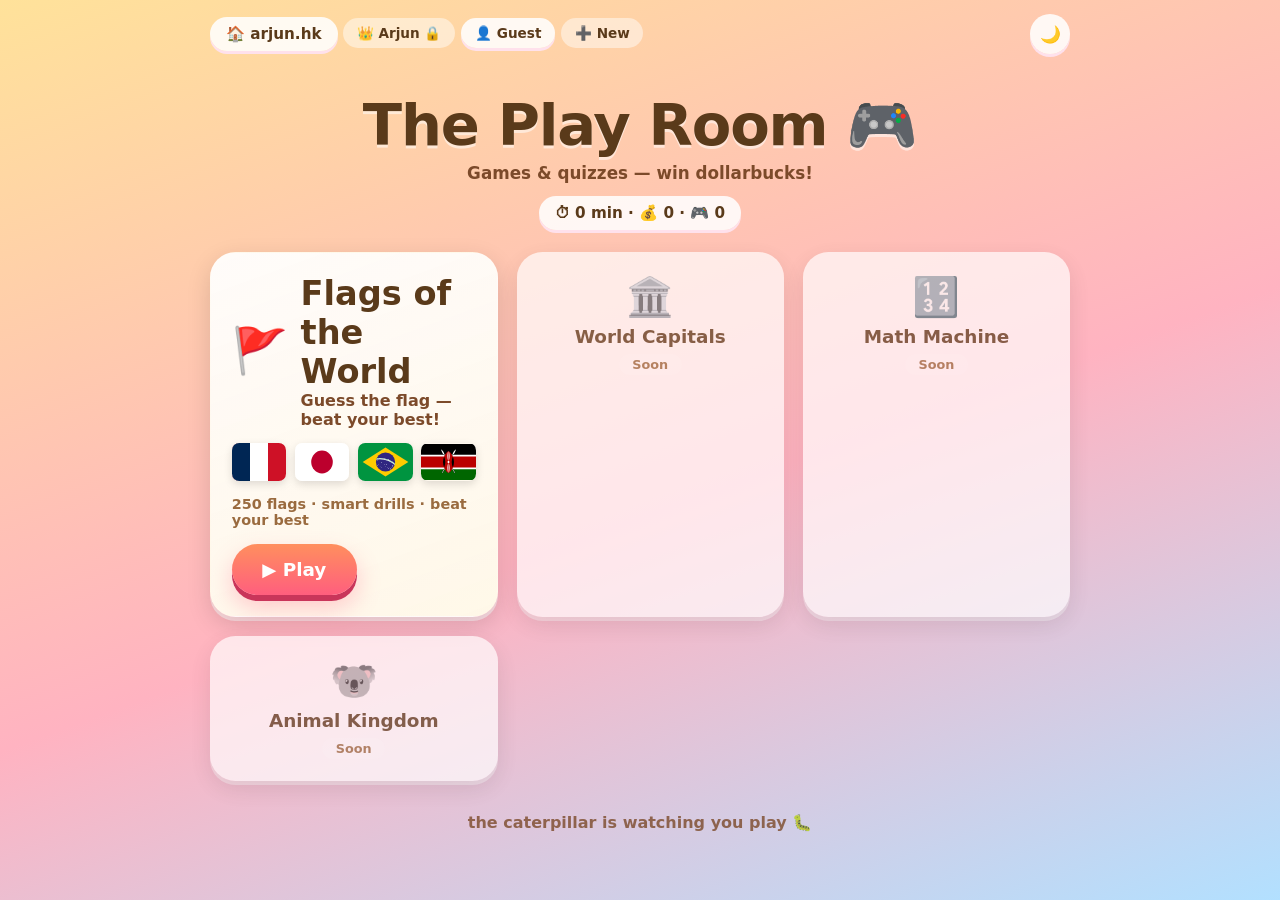
==== games/index.html @ 5b74e59f "fix: photo picker element lacked data-id attribute on real browsers (property != attribute)" ====
<!DOCTYPE html>
<html lang="en">
<head>
  <meta charset="UTF-8" />
  <meta name="viewport" content="width=device-width, initial-scale=1.0, viewport-fit=cover, user-scalable=no" />
  <meta name="apple-mobile-web-app-capable" content="yes" />
  <meta name="apple-mobile-web-app-status-bar-style" content="default" />
  <meta name="theme-color" content="#ffe29a" media="(prefers-color-scheme: light)" />
  <meta name="theme-color" content="#2b2118" media="(prefers-color-scheme: dark)" />
  <title>The Play Room — Games &amp; Quizzes</title>
  <script>(function(){var t=null;try{t=localStorage.getItem('theme')}catch(e){}if(t!=='light'&&t!=='dark'){t=(window.matchMedia&&matchMedia('(prefers-color-scheme: dark)').matches)?'dark':'light'}document.documentElement.dataset.theme=t})();</script>
  <link rel="stylesheet" href="assets/css/base.css?v=09250905" />
  <style>
    .flagrow { display: flex; gap: .55rem; margin: .2rem 0; }
    .flagrow img { width: 3.4rem; height: auto; border-radius: .45rem; box-shadow: 0 3px 8px var(--shadow-soft); animation: float 3s ease-in-out infinite; }
    .flagrow img:nth-child(2) { animation-delay: .35s; }
    .flagrow img:nth-child(3) { animation-delay: .7s; }
    .flagrow img:nth-child(4) { animation-delay: 1.05s; }
    .herotop { display: flex; align-items: center; gap: .8rem; }
    .cardlink { text-decoration: none; color: inherit; display: block; }
    .pbar { display: flex; gap: .4rem; align-items: center; overflow-x: auto; flex: 1 1 auto; min-width: 0; padding-bottom: .2rem; -webkit-overflow-scrolling: touch; }
    .pbar::-webkit-scrollbar { display: none; }
    .pbar .chip { white-space: nowrap; flex-shrink: 0; font-size: .85rem; padding: .45rem .85rem; }
    .emojigrid { display: grid; grid-template-columns: repeat(4, 1fr); gap: .5rem; margin: .7rem 0 1rem; }
    .emojigrid button {
      font-size: 1.7rem; padding: .55rem 0; border-radius: 1rem; border: 3px solid transparent;
      background: var(--flag-card); cursor: pointer; font-family: inherit; box-shadow: 0 3px 0 var(--answer-shadow);
    }
    .emojigrid button.on { border-color: var(--accent); background: var(--card-soft); }
    .prow { display: flex; align-items: center; justify-content: space-between; gap: .6rem; background: var(--card); border-radius: 1rem; padding: .6rem .8rem; margin-bottom: .5rem; box-shadow: 0 3px 0 var(--answer-shadow); font-weight: 800; }
    .prow .del { border: none; background: var(--wrong-bg); color: var(--bad); border-radius: .7rem; padding: .35rem .7rem; font-weight: 900; cursor: pointer; font-family: inherit; font-size: .85rem; }
    .shake { animation: shakeX .4s ease; }
    @keyframes shakeX { 0%,100% { transform: translateX(0); } 25% { transform: translateX(-6px); } 75% { transform: translateX(6px); } }
    .merr { color: var(--bad); font-weight: 800; font-size: .9rem; min-height: 1.2rem; margin-bottom: .4rem; text-align: center; }
    h1.title { margin-top: .4rem; }
    .sub { margin-bottom: .8rem; }
  </style>
</head>
<body>
  <div class="container">
    <div class="topbar tight">
      <a class="chip" href="../">🏠 arjun.hk</a>
      <div class="pbar" id="profiles"></div>
      <button class="chip" id="themeToggle" aria-label="Toggle light/dark theme" title="Light / dark">🌓</button>
    </div>
    <div id="status" style="text-align:center;font-weight:800;min-height:1.4rem;margin:.2rem 0 .5rem;font-size:.9rem"></div>
    <h1 class="title">The Play Room 🎮</h1>
    <div class="sub">Games &amp; quizzes — win dollarbucks!</div>
    <div class="statrow"><span class="chip" id="totals">⏱ 0 min · 💰 0 · 🎮 0</span></div>
    <div class="grid">
      <a class="cardlink" href="flags/">
        <div class="card hero">
          <div class="herotop">
            <span class="em">🚩</span>
            <div>
              <h2>Flags of the World</h2>
              <p>Guess the flag — beat your best!</p>
            </div>
          </div>
          <div class="flagrow">
            <img src="flags/img/fr.svg" alt="" draggable="false"/>
            <img src="flags/img/jp.svg" alt="" draggable="false"/>
            <img src="flags/img/br.svg" alt="" draggable="false"/>
            <img src="flags/img/ke.svg" alt="" draggable="false"/>
          </div>
          <div class="meta" id="flagsMeta"></div>
          <div class="herorow">
            <span class="btn">▶ Play</span>
          </div>
        </div>
      </a>
      <div class="card soon"><span class="em">🏛️</span><h3>World Capitals</h3><span class="pill">Soon</span></div>
      <div class="card soon"><span class="em">🔢</span><h3>Math Machine</h3><span class="pill">Soon</span></div>
      <div class="card soon"><span class="em">🐨</span><h3>Animal Kingdom</h3><span class="pill">Soon</span></div>
    </div>
    <footer>the caterpillar is watching you play 🐛</footer>
  </div>
  <script type="module">
    import { Store, EMOJIS, normalizeName, validNewProfile } from './assets/js/store.js?v=09250905';
    import { bindThemeToggle } from './assets/js/theme.js?v=09250905';

    const esc = (s) => String(s).replace(/[&<>"']/g, (c) => ({ '&': '&amp;', '<': '&lt;', '>': '&gt;', '"': '&quot;', "'": '&#39;' }[c]));
    const app = document.querySelector('.container');

    const persistentStatus = () => {
      if (Store.syncEnabled()) return '✅ Arjun is signed in — stats sync to every device.';
      try {
        const legacy = JSON.parse(localStorage.getItem('games.Arjun.flags'));
        if (Store.profile() === 'Guest' && legacy && legacy.totals && legacy.totals.plays > 0) {
          return '💾 You have saved games — tap 👑 Arjun and enter your PIN to sync them.';
        }
      } catch {}
      return '';
    };

    let toastTimer = null;
    const toast = (msg, ok = true) => {
      const el = document.getElementById('status');
      el.textContent = msg;
      el.style.color = ok ? 'var(--good)' : 'var(--bad)';
      clearTimeout(toastTimer);
      toastTimer = setTimeout(() => {
        el.textContent = persistentStatus();
        el.style.color = 'var(--text-faint)';
      }, 4000);
    };

    const renderStatus = () => {
      const el = document.getElementById('status');
      el.textContent = persistentStatus();
      el.style.color = 'var(--text-faint)';
    };

    const renderProfiles = () => {
      const cur = Store.profile();
      const synced = Store.syncEnabled();
      const chips = [
        `<button type="button" class="chip ${cur === 'Arjun' ? 'on' : 'ghost'}" data-p="Arjun">${synced ? '👑 Arjun' : '👑 Arjun 🔒'}</button>`,
        `<button type="button" class="chip ${cur === 'Guest' ? 'on' : 'ghost'}" data-p="Guest">👤 Guest</button>`,
        ...Store.profiles().map((p) =>
          `<button type="button" class="chip ${cur === p.name ? 'on' : 'ghost'}" data-p="${esc(p.name)}">${esc(p.emoji)} ${esc(p.name)}</button>`),
        '<button type="button" class="chip ghost" data-new="1">➕ New</button>',
      ];
      if (Store.profiles().length) chips.push('<button type="button" class="chip ghost" data-manage="1">✏️</button>');
      if (synced) chips.push('<button type="button" class="chip ghost" data-signout="1">Sign out</button>');
      document.getElementById('profiles').innerHTML = chips.join('');
    };

    const render = () => {
      renderProfiles();
      const s = Store.load('flags').totals;
      document.getElementById('totals').textContent =
        `⏱ ${Math.round(s.timeMs / 60000)} min · 💰 ${s.score} · 🎮 ${s.plays}`;
      document.getElementById('flagsMeta').textContent =
        s.seen ? `Best score ${s.best} · ${Math.round(100 * s.correct / s.seen)}% correct so far` : '250 flags · smart drills · beat your best';
      renderStatus();
    };

    const closeModal = () => { const m = app.querySelector('.overlay'); if (m) m.remove(); };
    const openModal = (html) => {
      closeModal();
      const ov = document.createElement('div');
      ov.className = 'overlay';
      ov.innerHTML = `<div class="overlay-card">${html}</div>`;
      app.appendChild(ov);
      return ov;
    };

    const openCreate = () => {
      let emoji = EMOJIS[0];
      const ov = openModal(`
        <h2 style="font-weight:900;font-size:1.3rem;margin-bottom:.2rem">Who's playing?</h2>
        <div style="font-size:.9rem;font-weight:700;color:#9a6b3f;margin-bottom:.8rem">Pick a name and a buddy</div>
        <input class="field" id="pname" maxlength="12" placeholder="Name…" autocomplete="off" autocapitalize="words" style="text-align:center"/>
        <div class="emojigrid">${EMOJIS.map((e, i) => `<button type="button" data-e="${e}" class="${i === 0 ? 'on' : ''}">${e}</button>`).join('')}</div>
        <div class="merr" id="perr"></div>
        <div class="row">
          <button class="btn alt" data-cancel="1">Cancel</button>
          <button class="btn" data-create="1">Create ✓</button>
        </div>`);
      ov.querySelector('.emojigrid').addEventListener('click', (e) => {
        const b = e.target.closest('[data-e]');
        if (!b) return;
        emoji = b.dataset.e;
        ov.querySelectorAll('.emojigrid button').forEach((x) => x.classList.toggle('on', x === b));
      });
      ov.querySelector('[data-cancel]').addEventListener('click', closeModal);
      const create = () => {
        const name = normalizeName(ov.querySelector('#pname').value);
        const err = validNewProfile(name, Store.profiles().map((p) => p.name));
        if (err) {
          const er = ov.querySelector('#perr');
          er.textContent = err;
          ov.querySelector('#pname').classList.add('shake');
          setTimeout(() => ov.querySelector('#pname').classList.remove('shake'), 450);
          return;
        }
        Store.addProfile(name, emoji);
        Store.setProfile(name);
        closeModal();
        toast(`Welcome, ${name}! ${Store.profileEmoji(name)}`);
        render();
      };
      ov.querySelector('[data-create]').addEventListener('click', create);
      ov.querySelector('#pname').addEventListener('keydown', (e) => { if (e.key === 'Enter') create(); });
      setTimeout(() => ov.querySelector('#pname').focus({ preventScroll: true }), 50);
    };

    const openPin = () => {
      const ov = openModal(`
        <h2 style="font-weight:900;font-size:1.3rem;margin-bottom:.2rem">👑 Arjun only</h2>
        <div style="font-size:.9rem;font-weight:700;color:#9a6b3f;margin-bottom:.8rem">Enter the PIN to play as Arjun and sync stats</div>
        <input class="field" id="pin" maxlength="4" inputmode="numeric" autocomplete="off" placeholder="••••" style="text-align:center;letter-spacing:.5em;font-size:1.6rem"/>
        <div class="merr" id="perr"></div>
        <div class="row">
          <button class="btn alt" data-cancel="1">Cancel</button>
          <button class="btn" data-go="1">Sign in ✓</button>
        </div>`);
      ov.querySelector('[data-cancel]').addEventListener('click', closeModal);
      const go = async () => {
        const pin = ov.querySelector('#pin').value.replace(/[^0-9]/g, '');
        const er = ov.querySelector('#perr');
        if (!pin) { er.textContent = 'Type the PIN'; return; }
        let ok = false;
        try { ok = await Store.login(pin); } catch { closeModal(); toast('Cloud unreachable — try again later', false); return; }
        if (!ok) {
          er.textContent = 'Wrong PIN — you stay as Guest';
          ov.querySelector('#pin').classList.add('shake');
          setTimeout(() => ov.querySelector('#pin').classList.remove('shake'), 450);
          return;
        }
        Store.setProfile('Arjun');
        closeModal();
        try {
          await Store.pull('flags');
          toast('Signed in — stats synced ✓');
        } catch {
          toast('Signed in (cloud busy — will retry)', false);
        }
        render();
      };
      ov.querySelector('[data-go]').addEventListener('click', go);
      ov.querySelector('#pin').addEventListener('keydown', (e) => { if (e.key === 'Enter') go(); });
      setTimeout(() => ov.querySelector('#pin').focus({ preventScroll: true }), 50);
    };

    const openManage = () => {
      const list = () => Store.profiles().map((p) => `
        <div class="prow"><span>${esc(p.emoji)} ${esc(p.name)}</span>
        <button class="del" data-del="${esc(p.name)}">🗑 Delete</button></div>`).join('');
      const ov = openModal(`
        <h2 style="font-weight:900;font-size:1.2rem;margin-bottom:.7rem">Manage profiles</h2>
        <div id="mlist">${list()}</div>
        <div style="font-size:.8rem;color:#5a3a1a99;font-weight:700;margin:.4rem 0 .8rem">Deleting a profile removes its scores from this device. Arjun and Guest can't be deleted.</div>
        <button class="btn alt" style="width:100%" data-cancel="1">Done</button>`);
      ov.querySelector('[data-cancel]').addEventListener('click', closeModal);
      ov.querySelector('#mlist').addEventListener('click', (e) => {
        const b = e.target.closest('[data-del]');
        if (!b) return;
        if (b.dataset.sure !== '1') {
          b.dataset.sure = '1';
          b.textContent = 'Sure?';
          return;
        }
        Store.removeProfile(b.dataset.del);
        ov.querySelector('#mlist').innerHTML = list();
        render();
      });
    };

    document.getElementById('profiles').addEventListener('click', async (e) => {
      if (e.target.closest('[data-new]')) { openCreate(); return; }
      if (e.target.closest('[data-manage]')) { openManage(); return; }
      if (e.target.closest('[data-signout]')) {
        Store.setToken('');
        Store.setProfile('Guest');
        toast('Signed out — playing as Guest');
        render();
        return;
      }
      const b = e.target.closest('[data-p]');
      if (!b) return;
      const name = b.dataset.p;
      if (name === 'Arjun') {
        if (Store.syncEnabled()) return;
        openPin();
        return;
      }
      Store.setProfile(name);
      toast(`${Store.profileEmoji(name)} Now playing as ${name}`);
      render();
    });

    if (Store.syncEnabled()) Store.pull('flags').then(render).catch(() => {});
    bindThemeToggle(document.getElementById('themeToggle'));
    render();
  </script>
</body>
</html>
---- games/assets/css/base.css ----
:root {
  color-scheme: light;
  --bg-1: #ffe29a; --bg-2: #ffb3c1; --bg-3: #b2e0ff;
  --text: #5a3a1a; --text-soft: #7c4a2a; --text-faint: #9a6b3f;
  --card: #ffffffee; --card-soft: #fff0f5; --card-warm: #fff8e8;
  --chip-bg: #ffffffdd; --chip-ghost: #ffffff77; --chip-shadow: #ffe1ec;
  --btn-grad-a: #ff8f5e; --btn-grad-b: #ff5e7e; --btn-shadow: #c9355a;
  --alt-bg: #ffffff; --alt-shadow: #e5d5c0;
  --answer-bg: #ffffff; --answer-shadow: #eadbc8;
  --correct-bg: #e6f9e6; --correct-shadow: #b7e4b7;
  --wrong-bg: #fde8e8; --wrong-shadow: #f3bcbc;
  --tip-bg: #eaf6ff; --tip-border: #b2e0ff; --tip-text: #2a5a7a;
  --verdict-bg: #fff8e8; --verdict-border: #ffe29a;
  --good: #2e8b47; --bad: #d04b4b;
  --shadow-soft: #00000022; --shadow-deep: #00000018; --shadow-lift: #ffffff88;
  --bar-track: #ffffffaa; --bar-grad-a: #ffb35e; --bar-grad-b: #ff5e7e;
  --flag-card: #ffffff;
  --dots-idle: #ffffff88;
  --border: #ffb3c1;
  --field-bg: #ffffff;
  --num-badge: #fff0f5;
  --accent: #ff5e7e;
  --title-shadow: #fff8;
  --overlay-bg: #5a3a1a55;
  --card-border: transparent;
}
[data-theme="dark"] {
  color-scheme: dark;
  --bg-1: #2b2118; --bg-2: #3a2333; --bg-3: #1f2430;
  --text: #f6ead9; --text-soft: #e0c9a8; --text-faint: #c9b39a;
  --card: #322a24f2; --card-soft: #3a2f33; --card-warm: #3d3327;
  --chip-bg: #3a3128ee; --chip-ghost: #ffffff14; --chip-shadow: #241d18;
  --btn-shadow: #8f2340;
  --alt-bg: #3a3128; --alt-shadow: #241d18;
  --answer-bg: #3a3128; --answer-shadow: #241d18;
  --correct-bg: #23422c; --correct-shadow: #173020;
  --wrong-bg: #4a2323; --wrong-shadow: #331616;
  --tip-bg: #1f3347; --tip-border: #2e5a7a; --tip-text: #a8d4f0;
  --verdict-bg: #3d3327; --verdict-border: #5a4a2a;
  --good: #7ee2a0; --bad: #ff9b9b;
  --shadow-soft: #00000066; --shadow-deep: #00000045; --shadow-lift: #ffffff14;
  --bar-track: #241d18;
  --flag-card: #ffffff;
  --dots-idle: #ffffff44;
  --border: #7a4a58;
  --field-bg: #2e2721;
  --num-badge: #4a3038;
  --title-shadow: #00000040;
  --overlay-bg: #00000099;
  --card-border: #ffffff14;
}

* { box-sizing: border-box; margin: 0; padding: 0; -webkit-tap-highlight-color: transparent; }
html, body { height: 100%; overflow-x: hidden; }
html { color-scheme: light; }
html[data-theme="dark"] { color-scheme: dark; }
body {
  font-family: system-ui, -apple-system, "Segoe UI", sans-serif;
  background: linear-gradient(160deg, var(--bg-1) 0%, var(--bg-2) 55%, var(--bg-3) 100%);
  color: var(--text);
  min-height: 100vh; min-height: 100dvh;
  padding: calc(.9rem + env(safe-area-inset-top)) 1rem calc(1.6rem + env(safe-area-inset-bottom));
  -webkit-font-smoothing: antialiased;
  overscroll-behavior: none;
  touch-action: manipulation;
  -webkit-user-select: none; user-select: none;
}
.container { max-width: 860px; margin: 0 auto; }
.container.narrow { max-width: 560px; }

.topbar { display: flex; justify-content: space-between; align-items: center; gap: .5rem; margin-bottom: 1.1rem; flex-wrap: wrap; }
.topbar.tight { flex-wrap: nowrap; gap: .35rem; margin-bottom: .7rem; }
.chip {
  display: inline-flex; align-items: center; gap: .4rem;
  font-weight: 800; font-size: .95rem; color: var(--text);
  background: var(--chip-bg); border-radius: 999px; padding: .5rem 1rem;
  box-shadow: 0 3px 0 var(--chip-shadow); text-decoration: none; border: none;
  font-family: inherit; cursor: pointer;
}
.chip.ghost { background: var(--chip-ghost); box-shadow: none; }
.chip.on { outline: 3px solid var(--accent)55; }
.chip.sm { font-size: .82rem; padding: .35rem .75rem; box-shadow: 0 2px 0 var(--chip-shadow); }

.title {
  font-size: clamp(2.2rem, 9vw, 3.6rem); font-weight: 900; text-align: center;
  line-height: 1.05; text-shadow: 0 3px 0 var(--title-shadow); letter-spacing: -.02em;
  animation: bob 2.4s ease-in-out infinite;
}
@keyframes bob { 0%,100% { transform: translateY(0); } 50% { transform: translateY(-8px); } }
.sub { text-align: center; font-weight: 700; margin: .4rem 0 1rem; color: var(--text-soft); font-size: 1.05rem; }
.statrow { display: flex; gap: .5rem; flex-wrap: wrap; justify-content: center; margin-bottom: 1.4rem; }

.card {
  background: var(--card); border-radius: 1.6rem; padding: 1.3rem;
  border: 1px solid var(--card-border);
  box-shadow: 0 8px 24px var(--shadow-soft), 0 4px 0 var(--shadow-lift);
}
.grid { display: grid; gap: 1.2rem; grid-template-columns: 1fr; }
@media (min-width: 701px) { .grid { grid-template-columns: repeat(3, 1fr); } }

.hero { grid-column: 1 / -1; display: flex; flex-direction: column; gap: .7rem; background: linear-gradient(160deg, var(--card), var(--card-warm)); }
.hero .em { font-size: 2.8rem; line-height: 1; }
.hero h2 { font-size: clamp(1.5rem, 6vw, 2.1rem); font-weight: 900; }
.hero p { font-weight: 700; color: var(--text-soft); }
.meta { font-size: .9rem; font-weight: 800; color: var(--text-faint); }
.herorow { display: flex; flex-wrap: wrap; gap: .7rem; align-items: center; margin-top: .3rem; }
.best { font-size: .9rem; font-weight: 900; color: var(--accent); background: var(--card-soft); border-radius: 999px; padding: .45rem 1rem; }
.soon { text-align: center; display: flex; flex-direction: column; gap: .4rem; align-items: center; opacity: .72; }
.soon .em { font-size: 2.4rem; filter: grayscale(35%); }
.soon h3 { font-weight: 900; font-size: 1.15rem; }
.soon .pill { background: var(--chip-ghost); border-radius: 999px; padding: .2rem .85rem; font-size: .8rem; font-weight: 900; color: var(--text-faint); }

.btn {
  display: inline-flex; align-items: center; justify-content: center; gap: .5rem;
  font-weight: 900; color: #fff; background: linear-gradient(180deg, var(--btn-grad-a), var(--btn-grad-b));
  border: none; border-radius: 999px; padding: .95rem 1.9rem; font-size: 1.15rem;
  box-shadow: 0 6px 0 var(--btn-shadow), 0 12px 24px color-mix(in srgb, var(--btn-grad-b) 33%, transparent); cursor: pointer; font-family: inherit;
  text-decoration: none;
}
.btn:active { transform: translateY(3px); box-shadow: 0 3px 0 var(--btn-shadow); }
.btn.alt { background: var(--alt-bg); color: var(--text); box-shadow: 0 6px 0 var(--alt-shadow), 0 8px 20px var(--shadow-deep); }
.row { display: flex; gap: .7rem; }
.row .btn { flex: 1; }
.actions { display: flex; flex-direction: column; gap: .7rem; margin-top: 1.2rem; }

.dots { display: flex; gap: .26rem; align-items: center; flex-wrap: wrap; justify-content: center; }
.d { width: .5rem; height: .5rem; border-radius: 50%; background: var(--dots-idle); }
.d.done { background: #58c470; }
.d.miss { background: #e05252; }
.d.cur { background: var(--accent); transform: scale(1.5); box-shadow: 0 0 0 3px color-mix(in srgb, var(--accent) 20%, transparent); animation: pulse 1.6s ease-in-out infinite; }
@keyframes pulse { 0%,100% { transform: scale(1.5); } 50% { transform: scale(1.75); } }

.stage { display: flex; flex-direction: column; align-items: center; gap: .6rem; margin-bottom: .9rem; }
.flagcard {
  background: var(--flag-card); border-radius: 1.2rem; padding: .7rem;
  box-shadow: 0 8px 24px var(--shadow-deep), 0 4px 0 var(--shadow-lift);
  animation: float 3s ease-in-out infinite;
}
.flagcard img, .flagcard svg {
  display: block; width: min(56vw, 220px, 26dvh); height: auto; aspect-ratio: 3 / 2;
  border-radius: .45rem; box-shadow: 0 4px 14px var(--shadow-soft);
}
@media (min-width: 701px) {
  .flagcard img, .flagcard svg { width: min(60vw, 300px, 34dvh); }
}
@keyframes float { 0%,100% { transform: translateY(0); } 50% { transform: translateY(-7px); } }
.hint {
  display: inline-flex; align-items: center; gap: .4rem; font-weight: 800; font-size: .95rem;
  color: var(--text); background: var(--chip-bg); border-radius: 999px; padding: .45rem 1.05rem;
  box-shadow: 0 3px 0 var(--shadow-lift);
}
.q { font-weight: 900; text-align: center; font-size: 1.25rem; margin-bottom: .9rem; }

.answers { display: flex; flex-direction: column; gap: .55rem; }
.answer {
  position: relative;
  display: flex; align-items: center; gap: .85rem; width: 100%;
  background: var(--answer-bg); border: none; border-radius: 1.1rem; padding: .8rem 1rem;
  font-size: clamp(1.05rem, 4.2vw, 1.3rem); font-weight: 800; color: var(--text);
  box-shadow: 0 4px 0 var(--answer-shadow), 0 8px 16px var(--shadow-deep); cursor: pointer;
  text-align: left; font-family: inherit; transition: transform .15s ease, background .15s ease;
}
.answer .num {
  width: 1.9rem; height: 1.9rem; border-radius: .7rem; background: var(--num-badge); color: var(--accent);
  display: flex; align-items: center; justify-content: center; font-weight: 900; flex-shrink: 0; font-size: .95rem;
}
.answer:active { transform: translateY(2px); box-shadow: 0 2px 0 var(--answer-shadow); }
@media (hover: hover) {
  .answer:hover:not(:disabled) { transform: translateY(-2px); box-shadow: 0 6px 0 var(--answer-shadow), 0 10px 20px var(--shadow-soft); }
}
.answer.correct { background: var(--correct-bg); box-shadow: 0 4px 0 var(--correct-shadow); }
.answer.wrong { background: var(--wrong-bg); box-shadow: 0 4px 0 var(--wrong-shadow); animation: shake .4s ease; }
.answer:disabled { cursor: default; }
.answer .speak {
  margin-left: auto; flex-shrink: 0;
  width: 2.2rem; height: 2.2rem; border-radius: .7rem; border: none;
  background: var(--card-soft); color: var(--accent); font-size: 1rem;
  cursor: pointer; font-family: inherit; display: flex; align-items: center; justify-content: center;
}
.answer .speak:active { transform: scale(.92); }
@media (hover: hover) { .answer .speak:hover { background: var(--num-badge); } }
@keyframes shake { 0%,100% { transform: translateX(0); } 25% { transform: translateX(-6px); } 75% { transform: translateX(6px); } }

.keybar { text-align: center; margin-top: 1.3rem; font-size: .85rem; color: var(--text-faint); font-weight: 700; }
kbd {
  background: var(--card-soft); border-radius: .4rem; padding: .08rem .45rem; font-weight: 900;
  color: var(--accent); box-shadow: 0 2px 0 var(--chip-shadow); font-family: inherit;
}
@media (max-width: 700px) { .keybar { display: none; } }

.feedback { min-height: 1.5rem; text-align: center; font-weight: 800; margin-top: .6rem; font-size: 1.02rem; }
.feedback.good { color: var(--good); }
.feedback.bad { color: var(--bad); }
.feedback .cont { display: inline-block; margin-left: .3rem; font-size: .78rem; font-weight: 800; color: var(--text-faint); }
.feedback .chip { margin-bottom: .35rem; }
.answer .pts {
  position: absolute; right: .8rem; top: 50%; margin-top: -.7em;
  font-weight: 900; color: var(--good); font-size: 1.05rem;
  animation: rise .9s ease forwards; pointer-events: none;
}
@keyframes rise { 0% { opacity: 0; transform: translateY(6px); } 20% { opacity: 1; } 100% { opacity: 0; transform: translateY(-30px); } }

select.cfg {
  font-family: inherit; font-weight: 800; font-size: 1.05rem; color: var(--text);
  background: var(--field-bg); border: 3px solid var(--border); border-radius: 1rem; padding: .7rem 1rem;
  outline: none; width: 100%;
}
select.cfg:focus { border-color: var(--accent); }
.cfgrow { display: flex; flex-direction: column; gap: .45rem; margin-bottom: 1rem; }
.cfgrow label { font-weight: 900; font-size: .95rem; }

.big { display: flex; align-items: baseline; gap: .6rem; justify-content: center; }
.big .pct { font-size: clamp(2.2rem, 10vw, 3.2rem); font-weight: 900; color: var(--accent); text-shadow: 0 3px 0 var(--title-shadow); }
.big .lbl { font-weight: 800; color: var(--text-soft); }
.pb {
  display: block; width: max-content; margin: .5rem auto 0; font-size: .95rem; font-weight: 900;
  color: #fff; background: linear-gradient(180deg, var(--btn-grad-a), var(--btn-grad-b)); border-radius: 999px;
  padding: .4rem 1.2rem; box-shadow: 0 4px 0 var(--btn-shadow); animation: pulse2 1.6s ease-in-out infinite;
}
@keyframes pulse2 { 0%,100% { transform: scale(1); } 50% { transform: scale(1.07); } }

footer { text-align: center; margin-top: 2rem; font-weight: 700; color: var(--text-soft); opacity: .8; }
.credit { display: block; text-align: center; margin-top: .8rem; font-size: .78rem; color: var(--text-faint); font-weight: 700; }
.credit a { color: inherit; }

.presets { display: grid; grid-template-columns: repeat(3, 1fr); gap: .7rem; margin-bottom: 1.3rem; }
.preset {
  display: flex; flex-direction: column; align-items: center; gap: .2rem;
  background: var(--card); border: none; border-radius: 1.4rem; padding: .95rem .5rem;
  box-shadow: 0 5px 0 var(--answer-shadow), 0 8px 20px var(--shadow-deep); cursor: pointer; font-family: inherit;
  transition: transform .15s ease;
}
.preset:active { transform: translateY(3px); box-shadow: 0 2px 0 var(--answer-shadow); }
@media (hover: hover) { .preset:hover { transform: translateY(-2px); } }
.preset .pl { font-size: 1.05rem; font-weight: 900; color: var(--text); }
.preset .ps { font-size: .78rem; font-weight: 800; color: var(--text-faint); }

.chiprow { display: flex; flex-wrap: wrap; gap: .5rem; }
.chiprow .chip { font-size: .9rem; padding: .55rem 1rem; }

.stepper { display: flex; align-items: center; gap: .7rem; }
.stepper button {
  width: 3.2rem; height: 3.2rem; border-radius: 1rem; border: none;
  font-size: 1.7rem; font-weight: 900; color: var(--text); background: var(--alt-bg);
  box-shadow: 0 4px 0 var(--answer-shadow); cursor: pointer; font-family: inherit; line-height: 1;
}
.stepper button:active { transform: translateY(2px); box-shadow: 0 2px 0 var(--answer-shadow); }
.numfield {
  width: 5.5rem; text-align: center; font-size: 1.5rem; font-weight: 900; color: var(--text);
  border: 3px solid var(--border); border-radius: 1rem; padding: .5rem .2rem; outline: none;
  font-family: inherit; background: var(--field-bg);
}
.numfield:focus { border-color: var(--accent); box-shadow: 0 0 0 4px color-mix(in srgb, var(--accent) 14%, transparent); }

.verdict {
  text-align: center; font-weight: 800; color: var(--text-soft); background: var(--verdict-bg);
  border: 2px solid var(--verdict-border); border-radius: 1rem; padding: .65rem .8rem;
  margin: .2rem 0 1rem; font-size: .95rem;
}
.verdict.warn { background: var(--wrong-bg); border-color: var(--wrong-shadow); color: var(--bad); }

.overlay {
  position: fixed; inset: 0; z-index: 50;
  background: var(--overlay-bg); backdrop-filter: blur(4px); -webkit-backdrop-filter: blur(4px);
  display: flex; align-items: center; justify-content: center; padding: 1rem;
  animation: fadein .25s ease;
}
@keyframes fadein { from { opacity: 0; } to { opacity: 1; } }
.overlay-card {
  background: var(--card); border-radius: 1.8rem; padding: 1.4rem 1.2rem;
  max-width: 480px; width: 100%; max-height: 90dvh; overflow-y: auto;
  box-shadow: 0 12px 40px #00000038, 0 6px 0 var(--shadow-lift); text-align: center;
}
.overlay-card h2 { font-size: 1.5rem; font-weight: 900; margin-bottom: .2rem; }
.overlay-card .fam { font-size: .85rem; font-weight: 800; color: var(--text-faint); margin-bottom: .8rem; }
.versus { display: grid; grid-template-columns: 1fr auto 1fr; gap: .6rem; align-items: center; margin-bottom: .9rem; }
.versus .side { display: flex; flex-direction: column; align-items: center; gap: .55rem; min-width: 0; }
.lflag {
  background: var(--flag-card); border-radius: .9rem; padding: .45rem;
  box-shadow: 0 6px 18px var(--shadow-deep); width: min(36vw, 155px);
}
.lflag img { display: block; width: 100%; height: auto; aspect-ratio: 3 / 2; border-radius: .35rem; box-shadow: 0 3px 10px var(--shadow-soft); }
.versus .nm { font-weight: 900; font-size: 1rem; }
.vs {
  width: 2.6rem; height: 2.6rem; border-radius: 50%;
  background: linear-gradient(180deg, var(--btn-grad-a), var(--btn-grad-b)); color: #fff;
  font-weight: 900; font-size: .95rem; display: flex; align-items: center; justify-content: center;
  box-shadow: 0 4px 0 var(--btn-shadow);
}
.story {
  background: var(--verdict-bg); border: 2px solid var(--verdict-border); border-radius: 1.1rem;
  padding: .85rem 1rem; font-weight: 800; line-height: 1.5; font-size: .98rem; margin-bottom: 1rem;
}
.famrow { display: flex; flex-wrap: wrap; gap: .5rem; justify-content: center; margin-bottom: 1rem; }
.famrow .fmini { width: 4.6rem; text-align: center; }
.famrow .fmini img {
  display: block; width: 100%; height: auto; aspect-ratio: 3 / 2;
  border-radius: .3rem; box-shadow: 0 2px 6px var(--shadow-soft); background: var(--flag-card); padding: .15rem;
}
.famrow .fmini .fname { font-size: .62rem; font-weight: 800; color: var(--text-soft); margin-top: .2rem; line-height: 1.15; }
.famcap { font-size: .82rem; font-weight: 800; color: var(--text-faint); margin-bottom: .45rem; }

.typein { display: flex; flex-direction: column; gap: .7rem; }
.field {
  width: 100%; font-size: 1.3rem; font-weight: 800; padding: .95rem 1.1rem;
  border-radius: 1.1rem; border: 3px solid var(--border); background: var(--field-bg); color: var(--text);
  outline: none; font-family: inherit;
}
.field:focus { border-color: var(--accent); box-shadow: 0 0 0 4px color-mix(in srgb, var(--accent) 14%, transparent); }
.field:disabled { opacity: .6; }
.field::placeholder { color: var(--text-faint); font-weight: 700; opacity: .7; }
.typein .btn { align-self: center; }

#themeToggle {
  font-size: 1.05rem; line-height: 1; width: 2.5rem; height: 2.5rem; padding: 0;
  border-radius: 50%; justify-content: center; flex-shrink: 0;
}
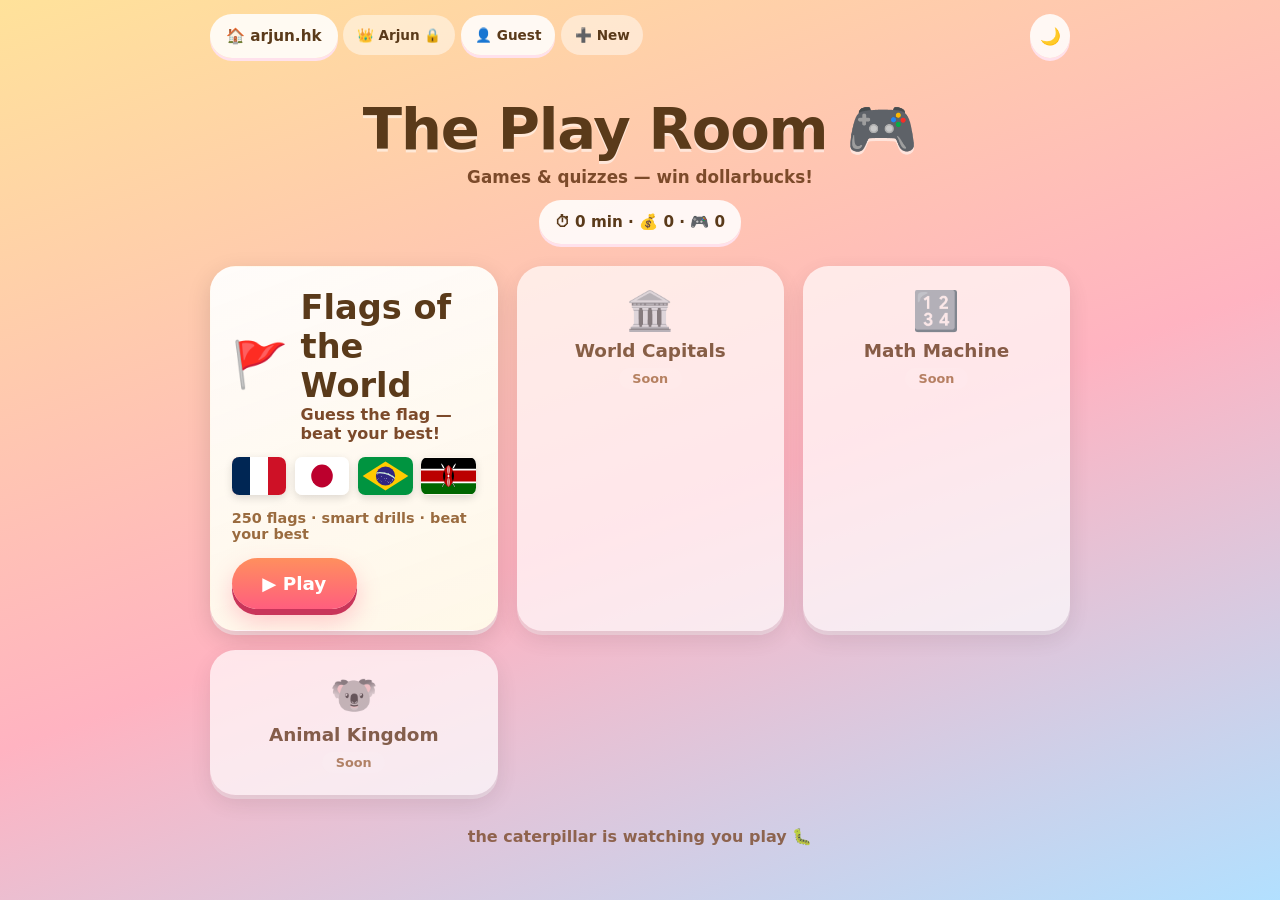
==== commit 7319869a: "ux: admin menu visually designed + guest menu emoji identity + whole a11y fixes - admin: section-gro" ====
--- a/games/index.html
+++ b/games/index.html
@@ -9,7 +9,7 @@
   <meta name="theme-color" content="#2b2118" media="(prefers-color-scheme: dark)" />
   <title>The Play Room — Games &amp; Quizzes</title>
   <script>(function(){var t=null;try{t=localStorage.getItem('theme')}catch(e){}if(t!=='light'&&t!=='dark'){t=(window.matchMedia&&matchMedia('(prefers-color-scheme: dark)').matches)?'dark':'light'}document.documentElement.dataset.theme=t})();</script>
-  <link rel="stylesheet" href="assets/css/base.css?v=09250905" />
+  <link rel="stylesheet" href="assets/css/base.css?v=09251443" />
   <style>
     .flagrow { display: flex; gap: .55rem; margin: .2rem 0; }
     .flagrow img { width: 3.4rem; height: auto; border-radius: .45rem; box-shadow: 0 3px 8px var(--shadow-soft); animation: float 3s ease-in-out infinite; }
@@ -20,7 +20,7 @@
     .cardlink { text-decoration: none; color: inherit; display: block; }
     .pbar { display: flex; gap: .4rem; align-items: center; overflow-x: auto; flex: 1 1 auto; min-width: 0; padding-bottom: .2rem; -webkit-overflow-scrolling: touch; }
     .pbar::-webkit-scrollbar { display: none; }
-    .pbar .chip { white-space: nowrap; flex-shrink: 0; font-size: .85rem; padding: .45rem .85rem; }
+    .pbar .chip { white-space: nowrap; flex-shrink: 0; font-size: .85rem; padding: .45rem .85rem; min-height: 40px; }
     .emojigrid { display: grid; grid-template-columns: repeat(4, 1fr); gap: .5rem; margin: .7rem 0 1rem; }
     .emojigrid button {
       font-size: 1.7rem; padding: .55rem 0; border-radius: 1rem; border: 3px solid transparent;
@@ -76,8 +76,8 @@
     <footer>the caterpillar is watching you play 🐛</footer>
   </div>
   <script type="module">
-    import { Store, EMOJIS, normalizeName, validNewProfile } from './assets/js/store.js?v=09250905';
-    import { bindThemeToggle } from './assets/js/theme.js?v=09250905';
+    import { Store, EMOJIS, normalizeName, validNewProfile } from './assets/js/store.js?v=09251443';
+    import { bindThemeToggle } from './assets/js/theme.js?v=09251443';
 
     const esc = (s) => String(s).replace(/[&<>"']/g, (c) => ({ '&': '&amp;', '<': '&lt;', '>': '&gt;', '"': '&quot;', "'": '&#39;' }[c]));
     const app = document.querySelector('.container');
--- a/games/assets/css/base.css
+++ b/games/assets/css/base.css
@@ -72,6 +72,7 @@
 .topbar.tight { flex-wrap: nowrap; gap: .35rem; margin-bottom: .7rem; }
 .chip {
   display: inline-flex; align-items: center; gap: .4rem;
+  min-height: 44px;
   font-weight: 800; font-size: .95rem; color: var(--text);
   background: var(--chip-bg); border-radius: 999px; padding: .5rem 1rem;
   box-shadow: 0 3px 0 var(--chip-shadow); text-decoration: none; border: none;
@@ -79,7 +80,7 @@
 }
 .chip.ghost { background: var(--chip-ghost); box-shadow: none; }
 .chip.on { outline: 3px solid var(--accent)55; }
-.chip.sm { font-size: .82rem; padding: .35rem .75rem; box-shadow: 0 2px 0 var(--chip-shadow); }
+.chip.sm { font-size: .82rem; padding: .35rem .75rem; box-shadow: 0 2px 0 var(--chip-shadow); min-height: 40px; }
 
 .title {
   font-size: clamp(2.2rem, 9vw, 3.6rem); font-weight: 900; text-align: center;
